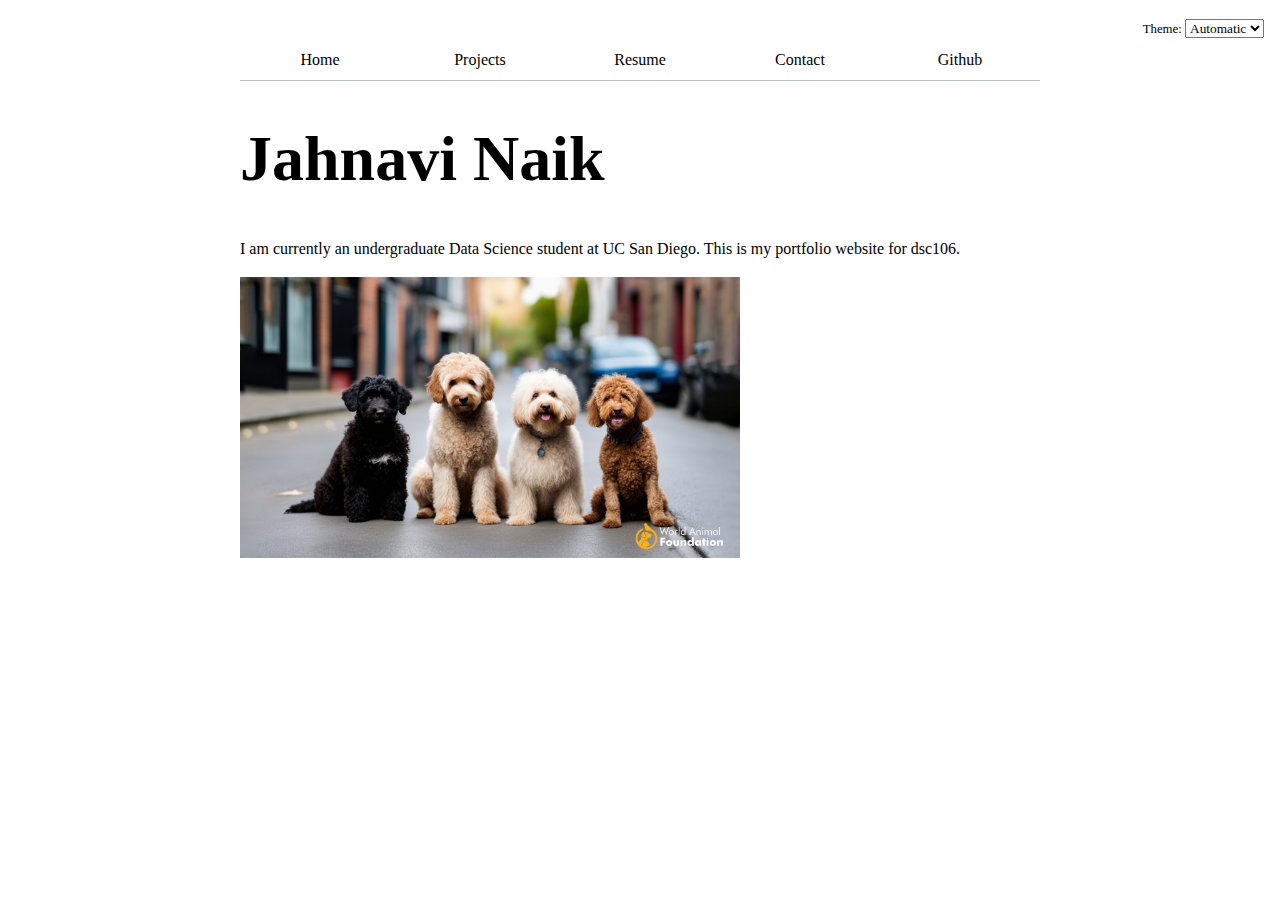
==== index.html @ e1f4c37d "fixed dark light mode" ====
<!DOCTYPE html>
<html lang="en">
<head>
    <meta charset="UTF-8">
    <meta name="viewport" content="width=device-width, initial-scale=1.0">
    <title>Jahnavi Naik: Personal Site and Portfolio</title>
    <link rel="stylesheet" href="style.css">
    <script src="global.js" type="module"></script>
</head>
<body>
    <h1> Jahnavi Naik </h1>
    <p> I am currently an undergraduate Data Science student at UC San Diego. This is my portfolio website for dsc106. </p>
    <img src="images/doodle-dog-1.jpg" alt="4 differnt types of poodles" style="width: 500px; height: auto;">
</body>
</html>
---- style.css ----
html {
  color-scheme: light dark;
  --color-accent: #06402B;
  accent-color: var(--color-accent);
}

h1, h2, h3, h4, h5, h6 {
  line-height: 1.1; 
  text-wrap: balance; 
}

h1 {
  font-size: 400%; 
}

body {
    /* Set line height to 1.5 times the font size
         and use the OS’s UI font as the website font
       */
    max-width: 100ch;
    margin: auto;
    padding: 5ch;
    font: 100%/1.5 system-ui;
    font-family: "Times New Roman", Times, serif;
  }

  nav {
    display: flex;
    margin-bottom: 20px;
    border-bottom-width: 1px;
    border-bottom-style: solid;
    border-bottom-color: oklch(50% 10% 200 / 40%);

  }

  nav a {
    flex: 1;
    text-decoration: none;
    color: inherit;
    text-align: center;
    padding: 0.5em;

  }

  nav a.current {
    border-bottom-width: 0.4em;
    border-bottom-style: solid;
    border-bottom-color: oklch(50% 10% 200 / 40%);
    padding-bottom: 0.1em;
  }

  nav a:hover {
    border-bottom-width: 0.4em;
    border-bottom-style: solid;
    border-bottom-color: var(--color-accent);
    background-color:color-mix(in oklch, var(--color-accent), canvas 85%);
  }

  form {
    display: grid;
    grid-template-columns: auto 1fr; 
    gap: 1em;
  }

  form label {
    display: grid;
    grid-template-columns: subgrid;
    grid-column: 1 / -1; 
  }

  form button {
    grid-column: 1 / -1; 
  }

  .projects {
    display: grid;
    grid-template-columns: repeat(auto-fill, minmax(15em, 1fr));
  }

  .projects article {
    display: grid;
    grid-template-rows: subgrid;
    grid-row: span 3;
    gap: 1em;
  }

  .projects h2 {
    margin: 0;
  }
  
  #color-scheme-container {
    position: absolute;   
    top: 1rem;            
    right: 1rem;
  }

  #color-scheme-container label {
    font-size: 80%;
    font-family: inherit;
  }

  #color-scheme-container select {
    font-family: inherit;
  }
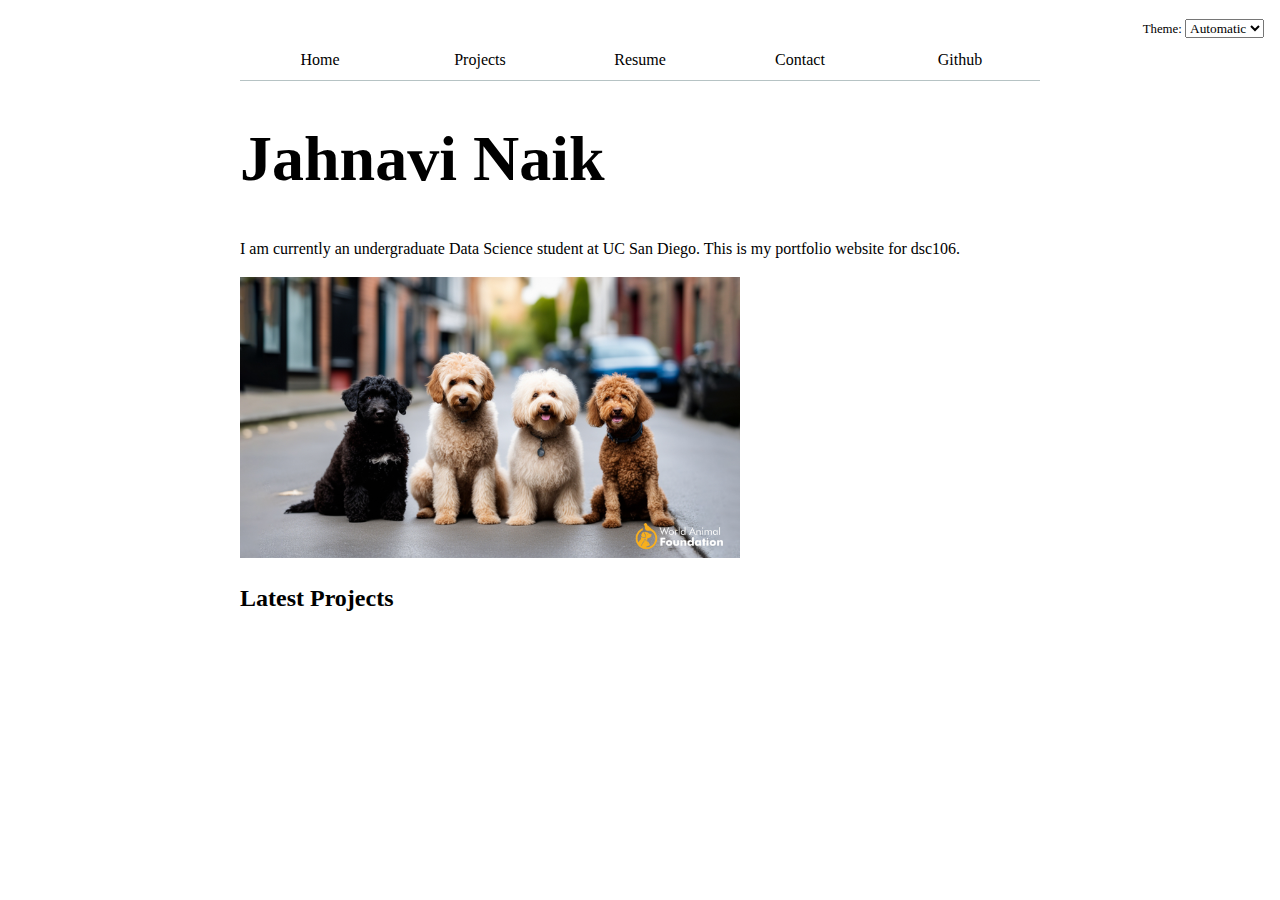
==== commit bb13072a: "step 2" ====
--- a/index.html
+++ b/index.html
@@ -11,5 +11,10 @@
     <h1> Jahnavi Naik </h1>
     <p> I am currently an undergraduate Data Science student at UC San Diego. This is my portfolio website for dsc106. </p>
     <img src="images/doodle-dog-1.jpg" alt="4 differnt types of poodles" style="width: 500px; height: auto;">
+    <h2>Latest Projects</h2>
+    <div class="projects">
+        <!-- Dynamically added content will appear here -->
+    </div>
+    
 </body>
 </html>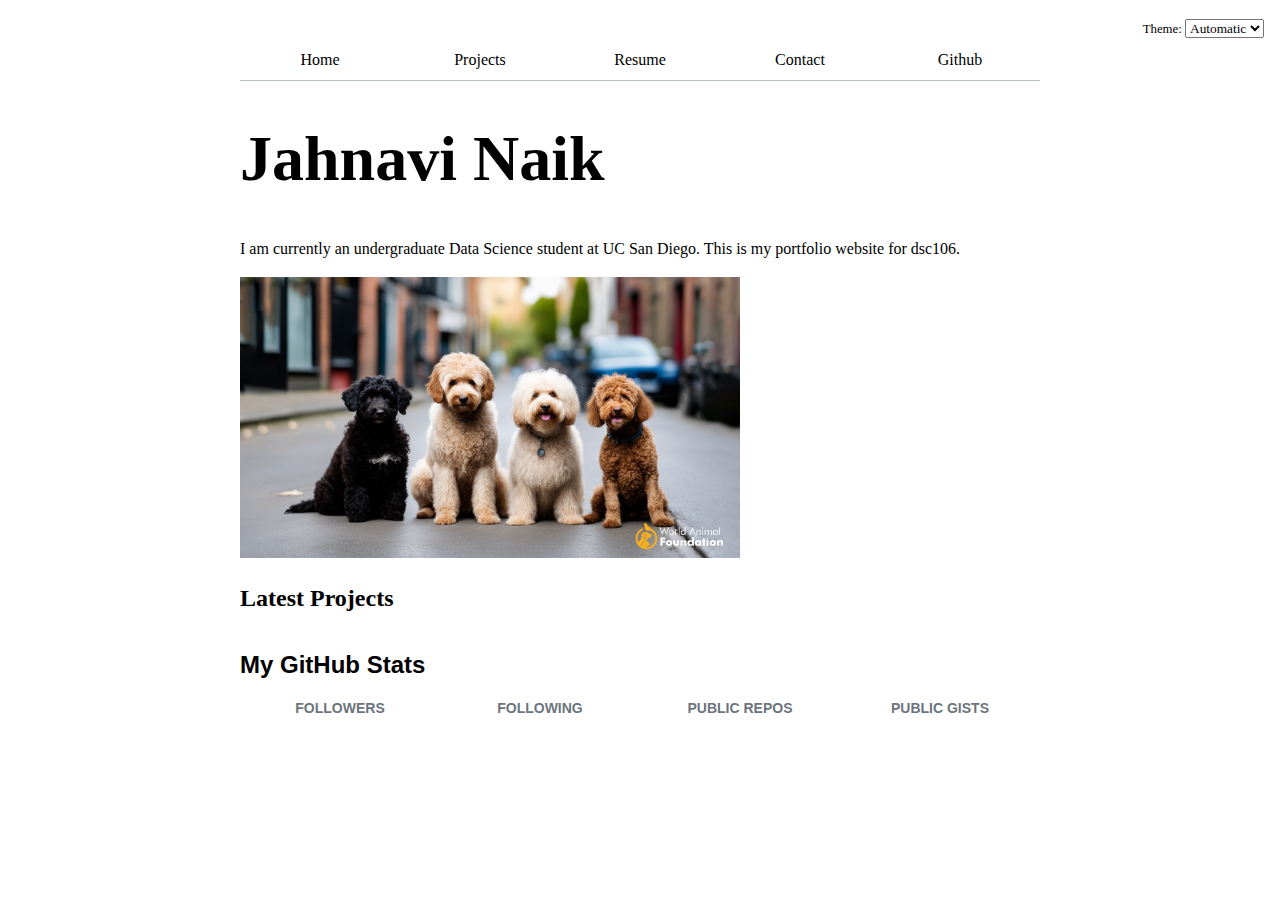
==== commit 0b45d453: "updated homepage" ====
--- a/index.html
+++ b/index.html
@@ -15,6 +15,19 @@
     <div class="projects">
         <!-- Dynamically added content will appear here -->
     </div>
+    <div id="profile-stats">
+        <h2>My GitHub Stats</h2>
+        <dl class="stats-grid">
+          <dt>FOLLOWERS</dt>
+          <dd id="followers"></dd>
+          <dt>FOLLOWING</dt>
+          <dd id="following"></dd>
+          <dt>PUBLIC REPOS</dt>
+          <dd id="public-repos"></dd>
+          <dt>PUBLIC GISTS</dt>
+          <dd id="public-gists"></dd>
+        </dl>
+    </div>
     
 </body>
 </html>--- a/style.css
+++ b/style.css
@@ -102,4 +102,31 @@
   #color-scheme-container select {
     font-family: inherit;
   }
-  +
+  #profile-stats {
+    font-family: Arial, sans-serif;
+    max-width: 800px;
+    margin: 20px auto;
+  }
+  
+  .stats-grid {
+    display: grid;
+    grid-template-columns: repeat(4, 1fr);
+    text-align: center;
+    margin-top: 10px;
+  }
+  
+  .stats-grid dt {
+    font-size: 14px;
+    text-transform: uppercase;
+    color: #6c757d;
+    font-weight: bold;
+    grid-row: 1;
+  }
+  
+  .stats-grid dd {
+    font-size: 32px;
+    font-weight: bold;
+    margin: 0;
+    grid-row: 2;
+  }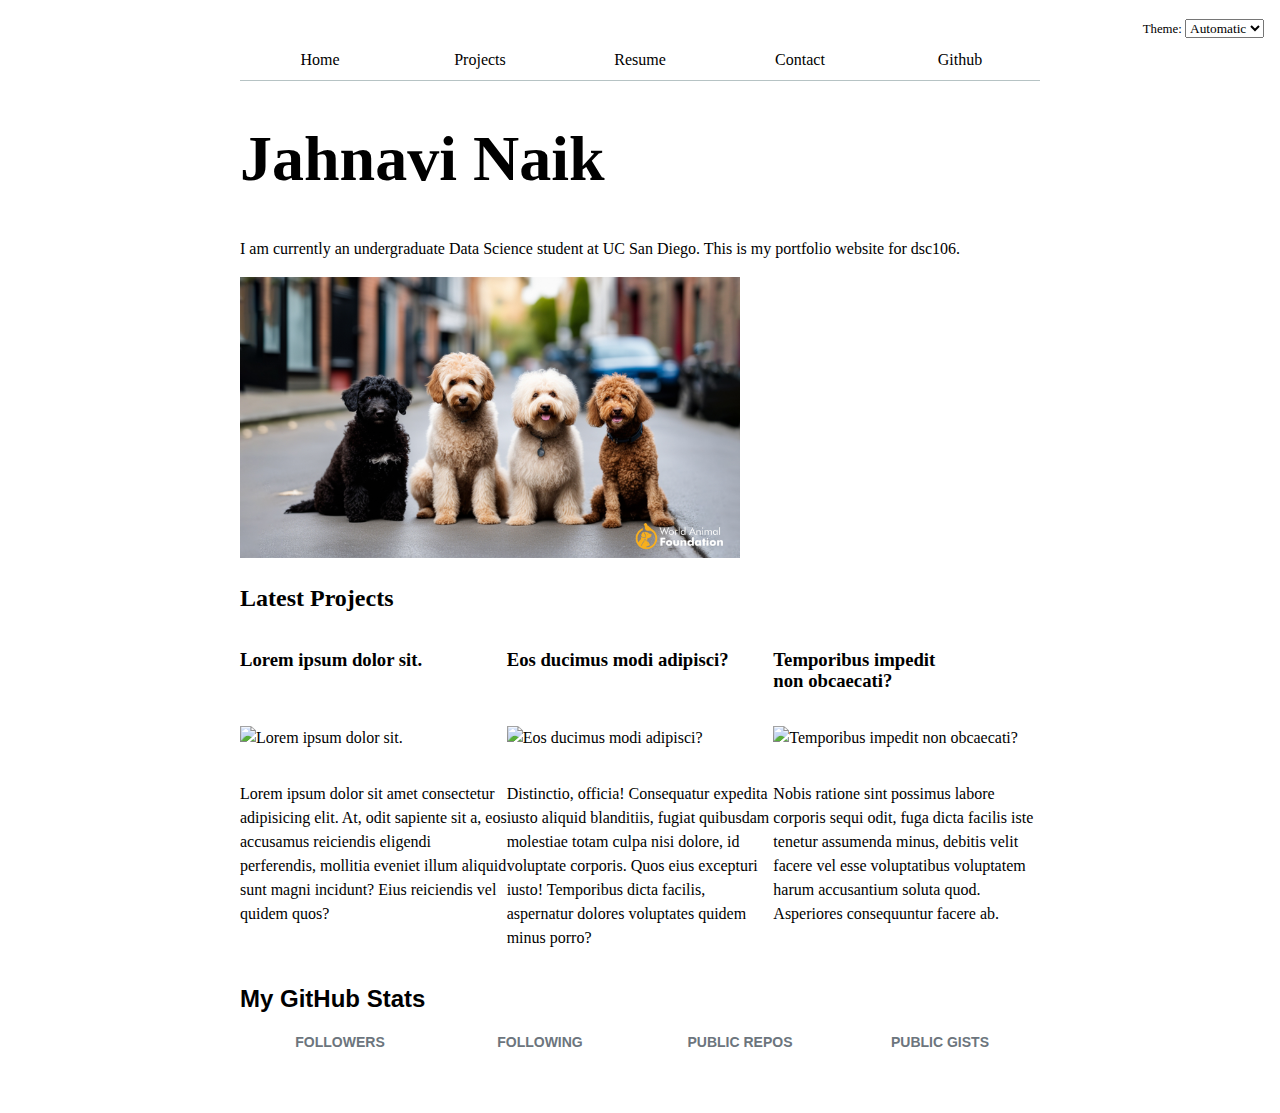
==== commit 48d70692: "latest pros and github stats" ====
--- a/index.html
+++ b/index.html
@@ -6,6 +6,7 @@
     <title>Jahnavi Naik: Personal Site and Portfolio</title>
     <link rel="stylesheet" href="style.css">
     <script src="global.js" type="module"></script>
+    <script src="index.js" type="module" defer></script>
 </head>
 <body>
     <h1> Jahnavi Naik </h1>
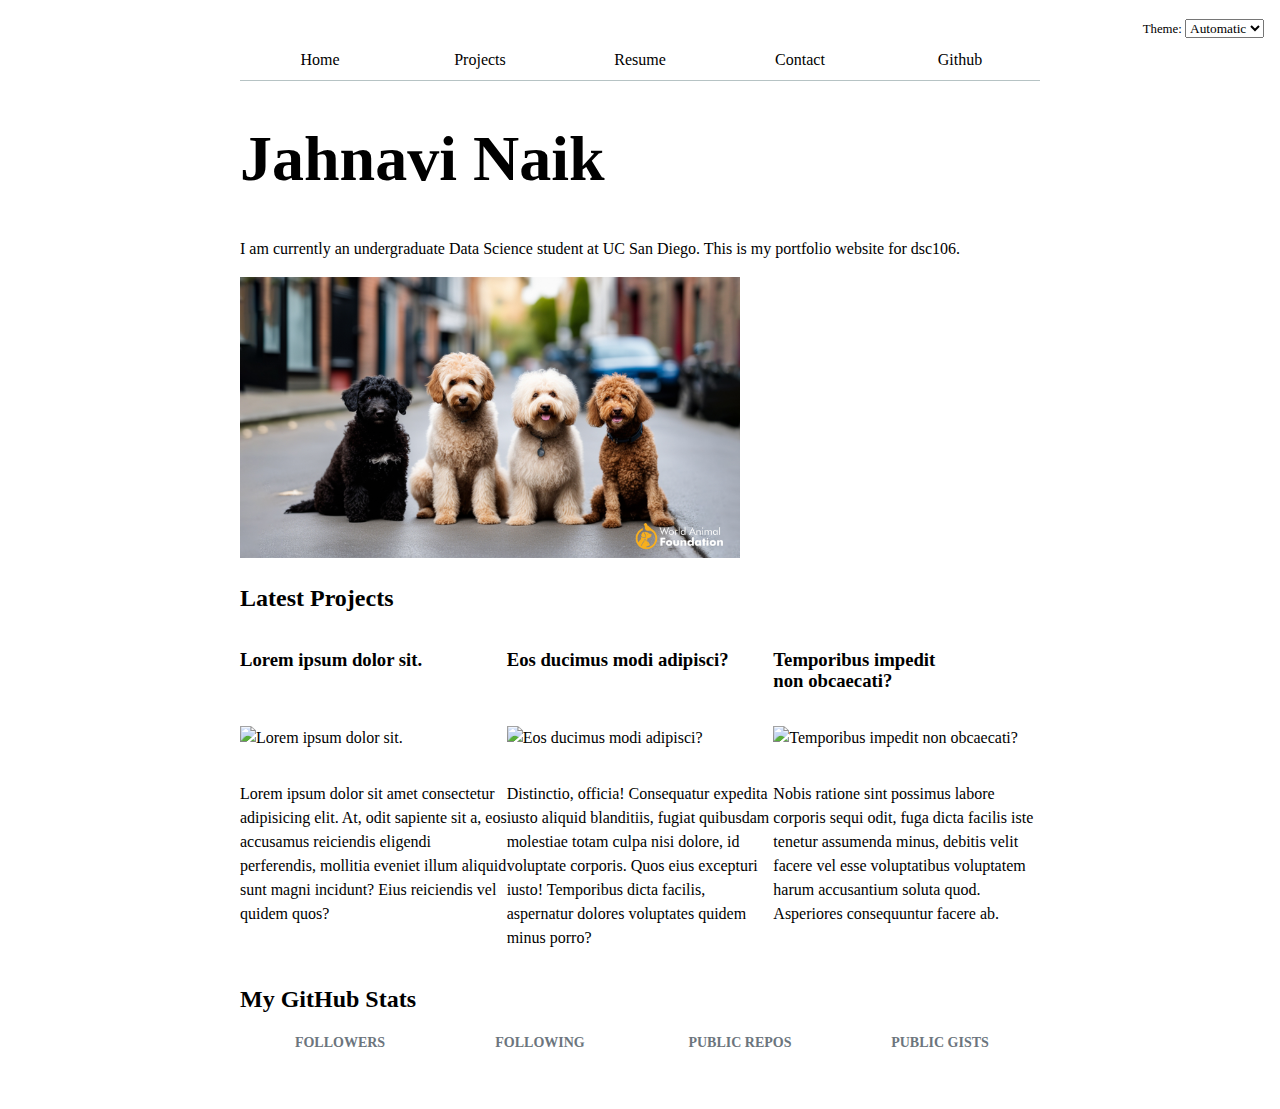
==== commit cfe15d0c: "fix bug" ====
--- a/index.html
+++ b/index.html
@@ -16,7 +16,7 @@
     <div class="projects">
         <!-- Dynamically added content will appear here -->
     </div>
-    <div id="profile-stats">
+    <div class="profile-stats">
         <h2>My GitHub Stats</h2>
         <dl class="stats-grid">
           <dt>FOLLOWERS</dt>
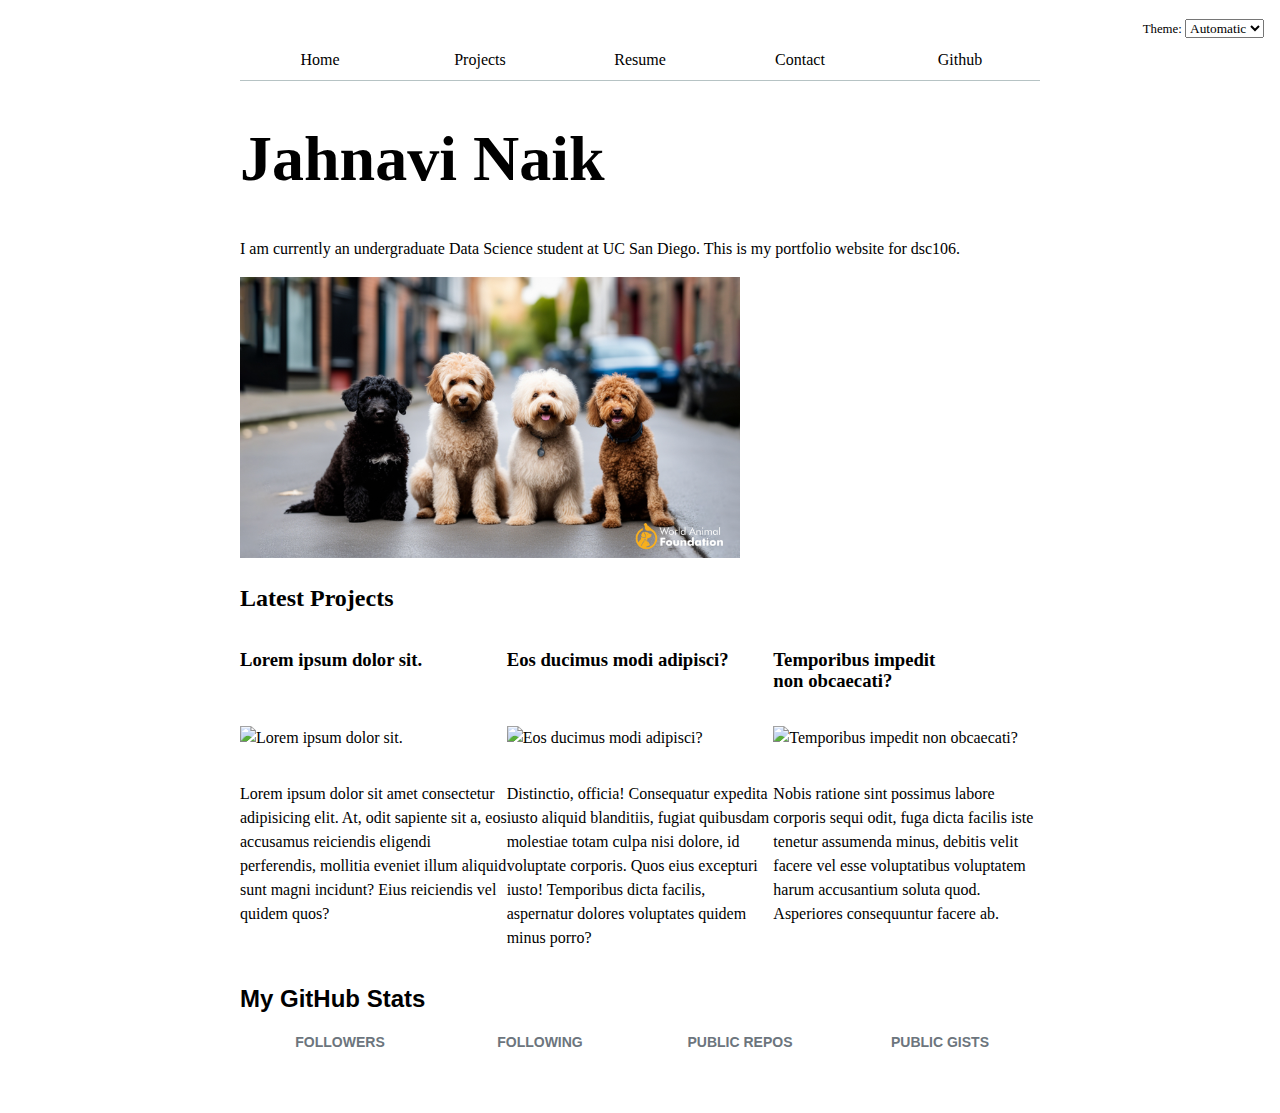
==== commit 757a67ec: "fixed home page" ====
--- a/index.html
+++ b/index.html
@@ -16,9 +16,9 @@
     <div class="projects">
         <!-- Dynamically added content will appear here -->
     </div>
-    <div class="profile-stats">
+    <div id="profile-stats">
         <h2>My GitHub Stats</h2>
-        <dl class="stats-grid">
+          <dl class="stats-grid">
           <dt>FOLLOWERS</dt>
           <dd id="followers"></dd>
           <dt>FOLLOWING</dt>
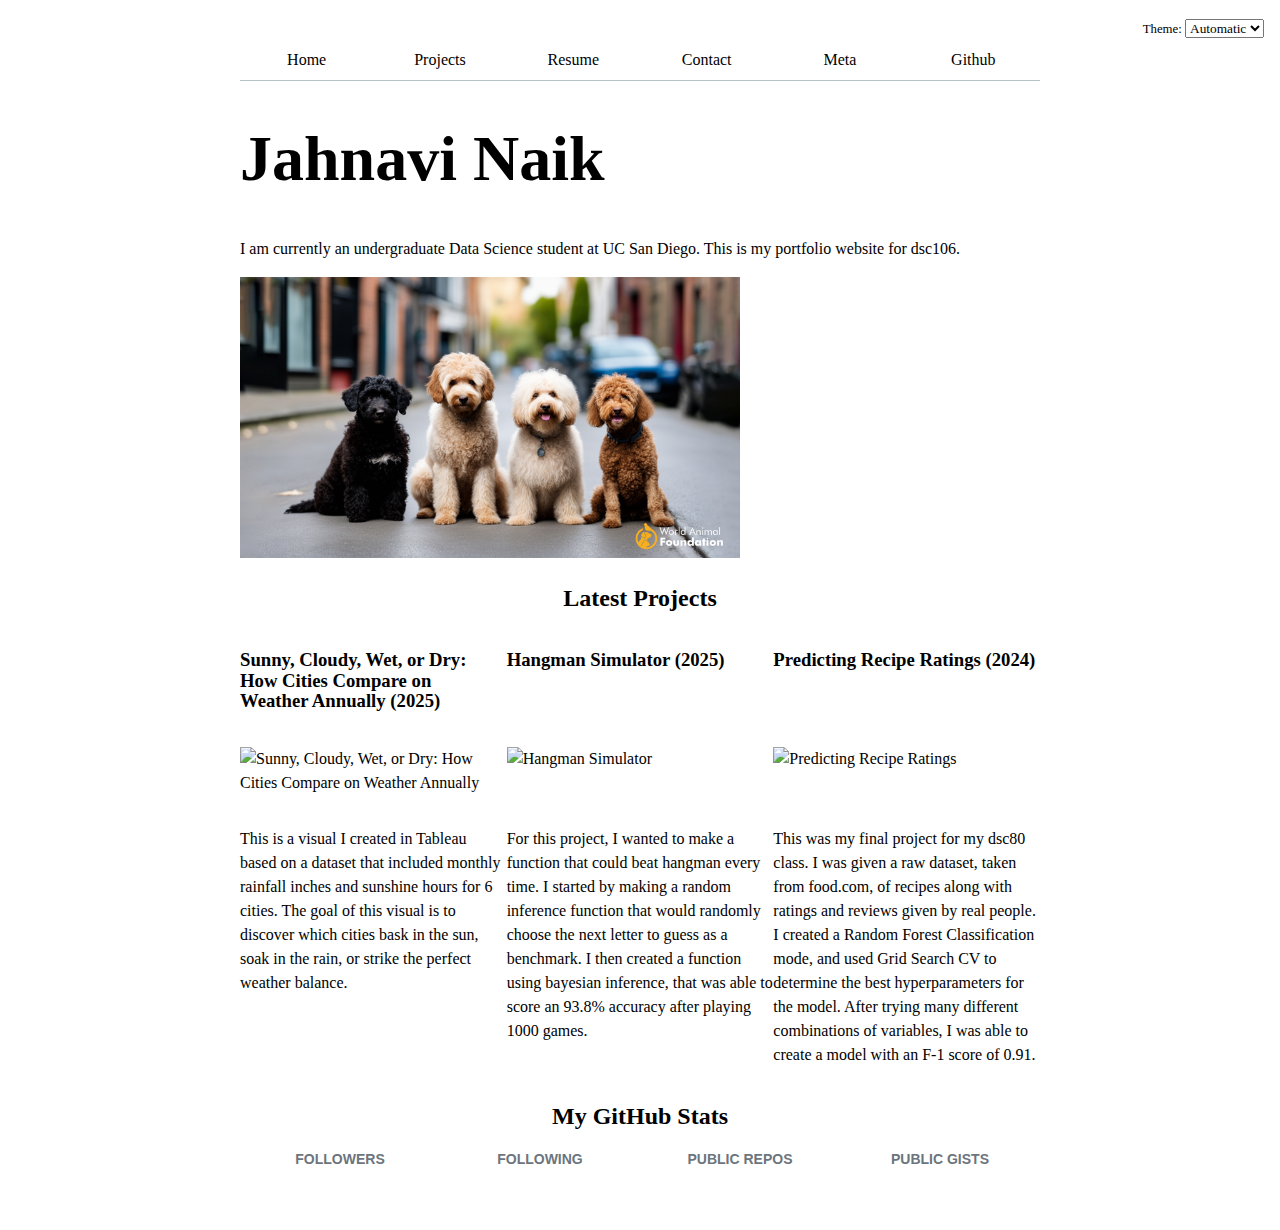
==== commit b3946189: "added code summary stats to meta page" ====
--- a/index.html
+++ b/index.html
@@ -16,8 +16,8 @@
     <div class="projects">
         <!-- Dynamically added content will appear here -->
     </div>
+    <h2>My GitHub Stats</h2>
     <div id="profile-stats">
-        <h2>My GitHub Stats</h2>
           <dl class="stats-grid">
           <dt>FOLLOWERS</dt>
           <dd id="followers"></dd>
--- a/style.css
+++ b/style.css
@@ -11,6 +11,10 @@
 
 h1 {
   font-size: 400%; 
+}
+
+h2 {
+  text-align: center;
 }
 
 body {
@@ -107,8 +111,9 @@
     font-family: Arial, sans-serif;
     max-width: 800px;
     margin: 20px auto;
-  }
-  
+
+  }
+
   .stats-grid {
     display: grid;
     grid-template-columns: repeat(4, 1fr);
@@ -126,7 +131,97 @@
   
   .stats-grid dd {
     font-size: 32px;
-    font-weight: bold;
     margin: 0;
     grid-row: 2;
-  }+  }
+
+  #projects-pie-plot {
+    max-width: 20em;
+    margin-block: 2em;
+    overflow: visible;
+  }
+
+  .container {
+    display: flex;
+    align-items: center;
+    gap: 16px;
+  }
+
+  .legend {
+    display: grid;
+    grid-template-columns: repeat(auto-fill, minmax(9em, 1fr));
+    gap: 8px;
+    border: 1px solid #ccc; 
+    padding: 12px;
+    margin: 16px 0; 
+    background-color: transparent; 
+    border-radius: 8px; 
+    flex: 1;
+    list-style: none;
+}
+
+.legend-item {
+    display: flex;
+    align-items: center; 
+    gap: 6px;
+    font-size: 14px;
+    font-family: Arial, sans-serif;
+}
+
+.swatch {
+    width: 16px;
+    height: 16px;
+    background-color: var(--color); 
+    border-radius: 4px;
+    display: inline-block;
+}
+
+&:has(path:hover) {
+  path:not(:hover) {
+    opacity: 0.5;
+  }
+}
+
+path {
+  transition: 300ms;
+}
+
+.selected {
+  --color: oklch(60% 45% 0) !important;
+
+  &:is(path) {
+    fill: var(--color);
+  }
+}
+
+.stats {
+  display: grid;
+  grid-template-columns: repeat(6, 1fr);
+  gap: 20px;
+  text-align: center;
+  margin-top: 10px;
+}
+
+.stats dl {
+  background-color: color-mix(in oklch, var(--color-accent), white 85%);
+  padding: 1rem;
+  border-radius: 8px;
+  box-shadow: 2px 2px 10px rgba(0, 0, 0, 0.1);
+  text-align: center;
+  min-width: 10em;
+  flex: 1;
+}
+
+.stats dt {
+  font-size: 14px;
+  text-transform: uppercase;
+  color: #6c757d;
+  font-weight: bold;
+  grid-row: 1;
+}
+
+.stats dd {
+  font-size: 32px;
+  margin: 0;
+  grid-row: 2;
+}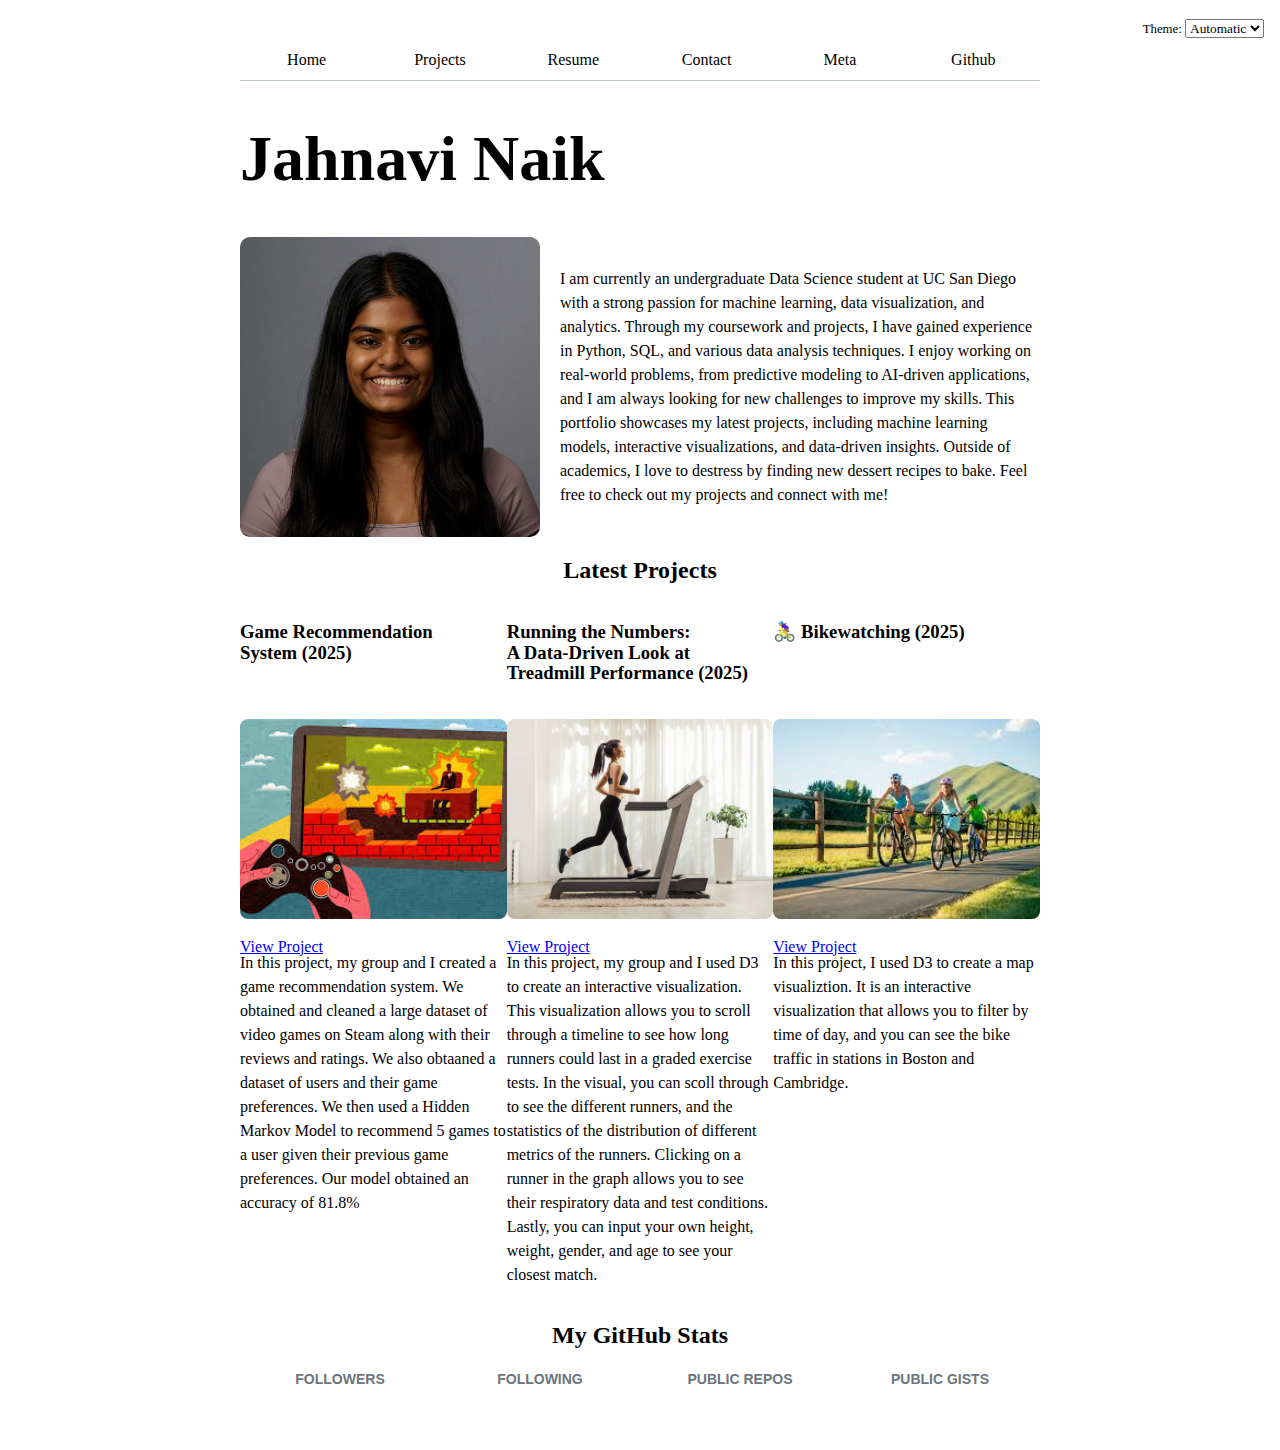
==== commit 1e0a5ff8: "updated projects" ====
--- a/index.html
+++ b/index.html
@@ -10,8 +10,16 @@
 </head>
 <body>
     <h1> Jahnavi Naik </h1>
-    <p> I am currently an undergraduate Data Science student at UC San Diego. This is my portfolio website for dsc106. </p>
-    <img src="images/doodle-dog-1.jpg" alt="4 differnt types of poodles" style="width: 500px; height: auto;">
+    <div style="display: flex; align-items: center; gap: 20px;">
+        <img src="images/me-square.png" alt="headshot" style="width: 300px; height: auto; border-radius: 10px;">
+        <p style="flex: 1;"> 
+            I am currently an undergraduate Data Science student at UC San Diego with a strong passion for machine learning, data visualization, and analytics. Through my coursework and projects, I have gained experience in Python, SQL, and various data analysis techniques.  
+    
+            I enjoy working on real-world problems, from predictive modeling to AI-driven applications, and I am always looking for new challenges to improve my skills. This portfolio showcases my latest projects, including machine learning models, interactive visualizations, and data-driven insights.  
+    
+            Outside of academics, I love to destress by finding new dessert recipes to bake. Feel free to check out my projects and connect with me!  
+        </p>
+    </div>
     <h2>Latest Projects</h2>
     <div class="projects">
         <!-- Dynamically added content will appear here -->
--- a/style.css
+++ b/style.css
@@ -224,4 +224,105 @@
   font-size: 32px;
   margin: 0;
   grid-row: 2;
+}
+
+.gridlines line {
+  stroke: rgba(0, 0, 0, 0.2);
+}
+
+dl.info {
+  display: grid;
+  grid-template-columns: 1fr 2fr; 
+  margin: 0; 
+  transition-duration: 500ms;
+  transition-property: opacity, visibility;
+}
+
+dl.info dt {
+  font-size: 14px;
+  text-transform: uppercase;
+  color: #6c757d;
+  font-weight: normal;  
+  margin: 0; 
+}
+
+dl.info dd {
+  font-size: 16px;
+  margin: 0; 
+  font-weight: bold; 
+}
+
+.tooltip {
+  position: fixed;
+  top: 1em;
+  left: 1em;
+  padding: 10px;
+  background-color: rgba(236, 233, 233, 0.75);
+  border-radius: 8px;
+  box-shadow: 0 4px 8px rgba(0, 0, 0, 0.3);
+  z-index: 10;
+}
+
+circle {
+  transition: 200ms;
+  transform-origin: center;
+  transform-box: fill-box;
+}
+
+circle:hover {
+  transform: scale(1.5);
+}
+
+dl.info[hidden]:not(:hover, :focus-within) {
+  opacity: 0;
+  visibility: hidden;
+}
+
+@keyframes marching-ants {
+  to {
+    stroke-dashoffset: -8; /* 5 + 3 */
+  }
+}
+
+.selection {
+  fill-opacity: 0.1;
+  stroke: black;
+  stroke-opacity: 0.7;
+  stroke-dasharray: 5 3;
+  animation: marching-ants 2s linear infinite;
+}
+
+circle.selected {
+  fill: #ff6b6b;
+}
+.projects img {
+  width: 100%;
+  height: 200px; 
+  object-fit: cover; 
+  border-radius: 8px; 
+}
+
+#filter-controls {
+  display: flex;
+  margin-bottom: 15px;
+  padding: 10px;
+  border-bottom: 1px solid #eee;
+}
+
+#filter-controls label {
+  display: flex;
+  flex: 1;
+  align-items: baseline;
+  color: #555;
+}
+
+#commitSlider {
+  margin: 0 15px;
+  flex-grow: 1;
+}
+
+#selectedTime {
+  margin-left: auto;
+  color: #0066cc;
+  font-weight: normal;
 }